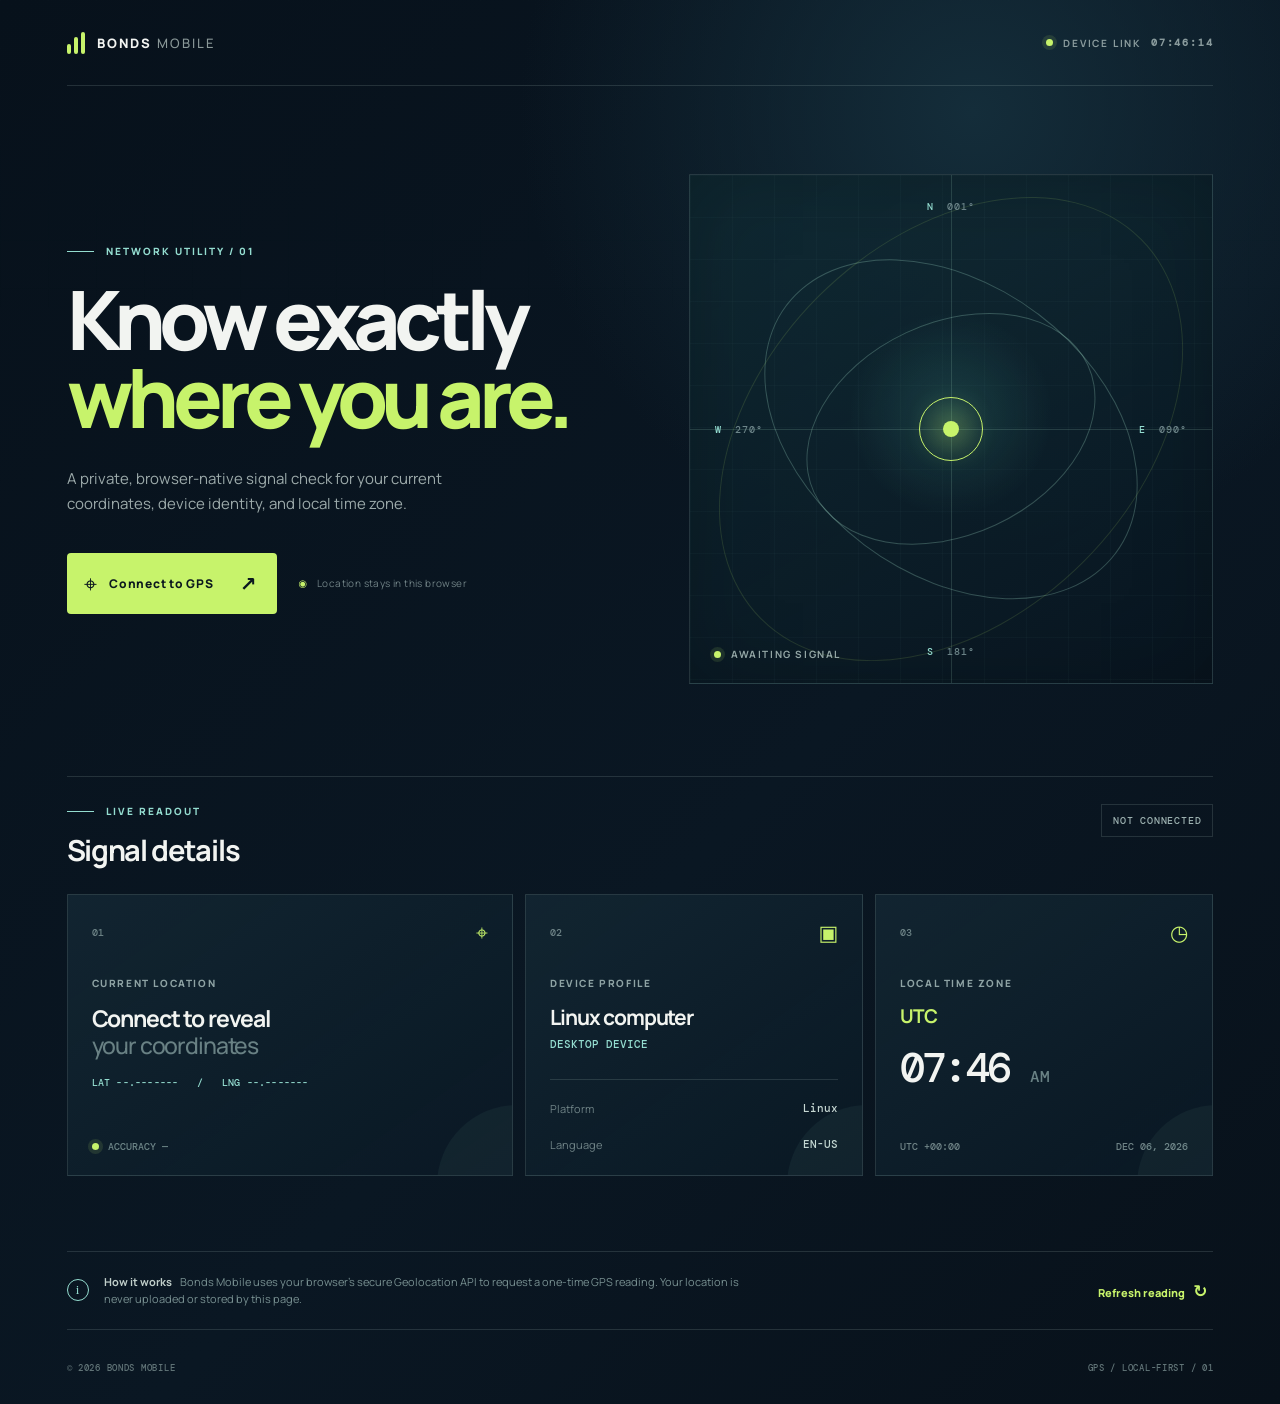
==== index.html @ a4261d4f "Add browser GPS signal console" ====
<!doctype html>
<html lang="en">
  <head>
    <meta charset="UTF-8" />
    <meta name="viewport" content="width=device-width, initial-scale=1.0" />
    <meta name="theme-color" content="#08121d" />
    <meta name="description" content="Bonds Mobile GPS signal dashboard" />
    <title>Bonds Mobile · GPS Signal</title>
    <link rel="preconnect" href="https://fonts.googleapis.com" />
    <link rel="preconnect" href="https://fonts.gstatic.com" crossorigin />
    <link href="https://fonts.googleapis.com/css2?family=DM+Mono:wght@400;500&family=Manrope:wght@400;500;600;700;800&display=swap" rel="stylesheet" />
    <link rel="stylesheet" href="./styles.css" />
  </head>
  <body>
    <div class="shell">
      <header class="topbar">
        <a class="brand" href="./" aria-label="Bonds Mobile home">
          <span class="brand-mark" aria-hidden="true"><span></span><span></span><span></span></span>
          <span>BONDS <em>MOBILE</em></span>
        </a>
        <div class="topbar-meta"><span class="live-dot"></span><span>DEVICE LINK</span><span class="mono" id="session-time">--:--:--</span></div>
      </header>

      <main>
        <section class="hero-grid">
          <div class="hero-copy">
            <p class="eyebrow"><span class="eyebrow-line"></span> NETWORK UTILITY / 01</p>
            <h1>Know exactly<br /><i>where you are.</i></h1>
            <p class="lede">A private, browser-native signal check for your current coordinates, device identity, and local time zone.</p>
            <div class="hero-actions">
              <button class="primary-button" id="locate-button" type="button"><span class="button-icon">⌖</span><span id="locate-label">Connect to GPS</span><span class="arrow">↗</span></button>
              <p class="privacy-note"><span aria-hidden="true">◉</span> Location stays in this browser</p>
            </div>
          </div>
          <div class="orbital-card" aria-label="GPS signal visualization">
            <div class="orbital-grid"></div><div class="orbit orbit-one"></div><div class="orbit orbit-two"></div><div class="orbit orbit-three"></div>
            <div class="crosshair horizontal"></div><div class="crosshair vertical"></div><div class="signal-core"><span class="core-pulse"></span><span class="core-dot"></span></div>
            <div class="orbital-label label-north">N <span>001°</span></div><div class="orbital-label label-east">E <span>090°</span></div><div class="orbital-label label-south">S <span>181°</span></div><div class="orbital-label label-west">W <span>270°</span></div>
            <div class="orbital-caption"><span class="caption-status" id="orbital-status-dot"></span><span id="orbital-status">AWAITING SIGNAL</span></div>
          </div>
        </section>

        <section class="dashboard" aria-live="polite">
          <div class="section-heading"><div><p class="eyebrow"><span class="eyebrow-line"></span> LIVE READOUT</p><h2>Signal details</h2></div><span class="status-chip" id="status-chip">NOT CONNECTED</span></div>
          <div class="readout-grid">
            <article class="readout-card location-card"><div class="card-top"><span class="card-index">01</span><span class="card-icon">⌖</span></div><div class="card-label">CURRENT LOCATION</div><div class="location-value" id="location-value">Connect to reveal<br /><span>your coordinates</span></div><div class="coordinates" id="coordinates">LAT --.------- &nbsp; / &nbsp; LNG --.-------</div><div class="card-footer"><span class="mini-dot"></span><span id="accuracy-value">ACCURACY —</span></div></article>
            <article class="readout-card"><div class="card-top"><span class="card-index">02</span><span class="card-icon">▣</span></div><div class="card-label">DEVICE PROFILE</div><div class="device-value" id="device-name">Waiting for device</div><div class="device-type" id="device-type">—</div><dl class="spec-list"><div><dt>Platform</dt><dd id="platform-value">—</dd></div><div><dt>Language</dt><dd id="language-value">—</dd></div></dl></article>
            <article class="readout-card time-card"><div class="card-top"><span class="card-index">03</span><span class="card-icon">◷</span></div><div class="card-label">LOCAL TIME ZONE</div><div class="timezone-value" id="timezone-value">Detecting…</div><div class="clock-value" id="clock-value">--:-- <span>--</span></div><div class="time-footer"><span id="offset-value">UTC —</span><span class="mono" id="date-value">—</span></div></article>
          </div>
        </section>

        <section class="info-strip"><div class="info-icon">i</div><p><strong>How it works</strong> Bonds Mobile uses your browser’s secure Geolocation API to request a one-time GPS reading. Your location is never uploaded or stored by this page.</p><button class="text-button" id="refresh-button" type="button">Refresh reading <span>↻</span></button></section>
      </main>
      <footer><span>© 2026 BONDS MOBILE</span><span class="mono">GPS / LOCAL-FIRST / 01</span></footer>
    </div>
    <div class="toast" id="toast" role="status"></div>
    <script src="./app.js"></script>
  </body>
</html>
---- styles.css ----
*{box-sizing:border-box} :root{--ink:#f2f4f1;--muted:#8a9898;--line:rgba(182,206,200,.16);--panel:#0d1b27;--panel-hi:#122635;--lime:#c7f36b;--aqua:#94ddd0;--bg:#08121d} html{background:var(--bg)} body{margin:0;background:radial-gradient(circle at 76% 8%,#142d3a 0,transparent 28%),linear-gradient(135deg,#07111b 0%,#0a1723 58%,#08111a 100%);color:var(--ink);font-family:Manrope,system-ui,sans-serif;min-height:100vh}body:before{content:"";position:fixed;inset:0;pointer-events:none;opacity:.18;background-image:linear-gradient(rgba(196,246,221,.04) 1px,transparent 1px),linear-gradient(90deg,rgba(196,246,221,.04) 1px,transparent 1px);background-size:48px 48px;mask-image:linear-gradient(to bottom,#000,transparent 76%)}button,a{font:inherit}.shell{max-width:1440px;margin:auto;padding:0 5.2vw}.topbar{height:86px;border-bottom:1px solid var(--line);display:flex;align-items:center;justify-content:space-between}.brand{display:flex;align-items:center;gap:12px;color:var(--ink);text-decoration:none;font-size:13px;letter-spacing:.16em;font-weight:800}.brand em{color:var(--muted);font-style:normal;font-weight:500}.brand-mark{display:flex;gap:3px;align-items:end;height:22px}.brand-mark span{display:block;width:4px;background:var(--lime);border-radius:6px}.brand-mark span:nth-child(1){height:10px}.brand-mark span:nth-child(2){height:17px}.brand-mark span:nth-child(3){height:22px}.topbar-meta{display:flex;align-items:center;gap:10px;color:#8a9b9d;font-size:10px;letter-spacing:.18em;font-weight:700}.live-dot,.caption-status,.mini-dot{width:7px;height:7px;border-radius:50%;display:inline-block;background:var(--lime);box-shadow:0 0 0 4px rgba(199,243,107,.11)}.mono{font-family:"DM Mono",monospace}.hero-grid{display:grid;grid-template-columns:1.02fr .98fr;gap:6vw;align-items:center;padding:88px 0 92px}.eyebrow{font-size:10px;letter-spacing:.2em;color:var(--aqua);font-weight:800;margin:0 0 23px;display:flex;align-items:center;gap:12px}.eyebrow-line{width:27px;height:1px;background:var(--aqua);display:inline-block}.hero-copy h1{font-size:clamp(50px,6.4vw,96px);line-height:.95;letter-spacing:-.075em;margin:0;max-width:730px;font-weight:800}.hero-copy h1 i{color:var(--lime);font-style:normal}.lede{max-width:450px;color:#9caaaa;font-size:15px;line-height:1.7;margin:29px 0 36px}.hero-actions{display:flex;align-items:center;gap:22px;flex-wrap:wrap}.primary-button{border:0;border-radius:4px;background:var(--lime);color:#0b181e;padding:17px 19px 17px 17px;min-width:210px;font-weight:800;font-size:12px;letter-spacing:.06em;display:flex;align-items:center;gap:12px;transition:transform .18s ease,background .18s ease}.primary-button:hover{background:#dcff91;transform:translateY(-2px)}.primary-button:active{transform:scale(.97)}.button-icon{font-size:23px;font-weight:400;line-height:0}.arrow{margin-left:auto;font-size:20px}.privacy-note{font-size:10px;color:#708285;letter-spacing:.04em}.privacy-note span{color:var(--lime);margin-right:7px}.orbital-card{height:min(42vw,510px);min-height:360px;position:relative;overflow:hidden;border:1px solid var(--line);background:radial-gradient(circle at 50% 47%,rgba(90,201,181,.17),transparent 27%),linear-gradient(150deg,rgba(16,43,52,.84),rgba(8,21,32,.72));box-shadow:inset 0 0 80px rgba(0,0,0,.22)}.orbital-grid{position:absolute;inset:0;background-image:linear-gradient(rgba(141,207,198,.09) 1px,transparent 1px),linear-gradient(90deg,rgba(141,207,198,.09) 1px,transparent 1px);background-size:42px 42px;opacity:.34}.orbit{position:absolute;border:1px solid rgba(171,230,209,.26);border-radius:50%;left:50%;top:50%;transform:translate(-50%,-50%) rotate(-25deg)}.orbit-one{width:58%;height:42%}.orbit-two{width:79%;height:57%;transform:translate(-50%,-50%) rotate(37deg)}.orbit-three{width:103%;height:74%;transform:translate(-50%,-50%) rotate(-45deg);border-color:rgba(199,243,107,.13)}.crosshair{position:absolute;background:rgba(176,227,206,.16)}.horizontal{height:1px;left:0;right:0;top:50%}.vertical{width:1px;top:0;bottom:0;left:50%}.signal-core{position:absolute;left:50%;top:50%;width:98px;height:98px;transform:translate(-50%,-50%);display:grid;place-items:center}.core-pulse{position:absolute;width:64px;height:64px;border:1px solid var(--lime);border-radius:50%;animation:pulse 2.2s infinite}.core-dot{width:16px;height:16px;border-radius:50%;background:var(--lime);box-shadow:0 0 30px 8px rgba(199,243,107,.45)}@keyframes pulse{0%,100%{transform:scale(.72);opacity:.85}50%{transform:scale(1.28);opacity:.15}}.orbital-label{position:absolute;font:500 10px "DM Mono",monospace;color:var(--aqua);letter-spacing:.12em}.orbital-label span{color:#6d8589;margin-left:5px}.label-north{top:25px;left:50%;transform:translateX(-50%)}.label-east{right:25px;top:50%;transform:translateY(-50%)}.label-south{bottom:25px;left:50%;transform:translateX(-50%)}.label-west{left:25px;top:50%;transform:translateY(-50%)}.orbital-caption{position:absolute;bottom:22px;left:24px;display:flex;align-items:center;gap:10px;color:#93a6a5;font-size:10px;font-weight:700;letter-spacing:.16em}.dashboard{padding-bottom:75px}.section-heading{border-top:1px solid var(--line);padding-top:27px;display:flex;align-items:flex-start;justify-content:space-between;margin-bottom:24px}.section-heading .eyebrow{margin-bottom:12px}.section-heading h2{font-size:29px;letter-spacing:-.045em;margin:0}.status-chip{font:500 10px "DM Mono",monospace;color:#9cb1b0;border:1px solid var(--line);padding:9px 11px;letter-spacing:.08em}.status-chip.connected{color:var(--lime);border-color:rgba(199,243,107,.4)}.readout-grid{display:grid;grid-template-columns:1.32fr 1fr 1fr;gap:12px}.readout-card{background:linear-gradient(145deg,rgba(19,39,51,.88),rgba(10,25,37,.78));border:1px solid var(--line);min-height:270px;padding:23px 24px;position:relative;overflow:hidden}.readout-card:after{content:"";position:absolute;width:160px;height:160px;border-radius:50%;right:-85px;bottom:-90px;background:rgba(148,221,208,.05)}.card-top{display:flex;justify-content:space-between;align-items:center}.card-index{font:500 10px "DM Mono",monospace;color:#6e8487}.card-icon{color:var(--lime);font-size:21px}.card-label{color:#8ea3a4;font-size:10px;letter-spacing:.16em;font-weight:800;margin-top:30px}.location-value,.device-value,.timezone-value{font-size:23px;line-height:1.18;letter-spacing:-.05em;font-weight:700;margin-top:15px}.location-value span{color:#698184;font-weight:500}.coordinates{font:500 10px "DM Mono",monospace;color:var(--aqua);margin-top:17px;letter-spacing:.02em}.card-footer{position:absolute;bottom:22px;left:24px;display:flex;align-items:center;gap:9px;color:#6d8587;font:500 10px "DM Mono",monospace}.device-value{font-size:21px}.device-type{color:var(--aqua);font:500 11px "DM Mono",monospace;margin-top:7px}.spec-list{margin:28px 0 0;border-top:1px solid var(--line)}.spec-list div{display:flex;justify-content:space-between;padding-top:11px;margin-top:10px}.spec-list dt{font-size:11px;color:#708487}.spec-list dd{margin:0;font:500 11px "DM Mono",monospace;color:#c6d7d2}.timezone-value{color:var(--lime);font-size:19px;white-space:nowrap}.clock-value{font:500 42px "DM Mono",monospace;letter-spacing:-.08em;margin-top:13px}.clock-value span{color:#698184;font-size:16px;letter-spacing:0}.time-footer{position:absolute;bottom:22px;left:24px;right:24px;display:flex;justify-content:space-between;color:#708487;font:500 10px "DM Mono",monospace}.info-strip{display:flex;align-items:center;gap:15px;border-top:1px solid var(--line);border-bottom:1px solid var(--line);padding:21px 0;margin-bottom:30px}.info-icon{flex:0 0 22px;width:22px;height:22px;border:1px solid var(--aqua);color:var(--aqua);border-radius:50%;display:grid;place-items:center;font:500 13px Georgia}.info-strip p{font-size:11px;line-height:1.6;color:#789091;margin:0;max-width:650px}.info-strip strong{color:#c1cfca;margin-right:6px}.text-button{border:0;background:transparent;color:var(--lime);margin-left:auto;font-size:11px;font-weight:800;white-space:nowrap}.text-button span{font-size:17px;margin-left:6px}footer{padding:2px 0 30px;display:flex;justify-content:space-between;color:#617477;font:500 9px "DM Mono",monospace;letter-spacing:.08em}.toast{position:fixed;bottom:24px;left:50%;transform:translate(-50%,20px);background:#d6fb86;color:#0a171d;padding:12px 16px;font-size:12px;font-weight:700;opacity:0;pointer-events:none;transition:.2s ease;box-shadow:0 8px 30px rgba(0,0,0,.25)}.toast.show{opacity:1;transform:translate(-50%,0)}@media(max-width:850px){.hero-grid{grid-template-columns:1fr;padding:65px 0 72px;gap:45px}.orbital-card{height:420px}.readout-grid{grid-template-columns:1fr 1fr}.location-card{grid-column:span 2}}@media(max-width:560px){.shell{padding:0 20px}.topbar{height:72px}.topbar-meta{font-size:8px}.topbar-meta .mono{display:none}.hero-copy h1{font-size:54px}.lede{font-size:14px}.hero-actions{display:block}.primary-button{width:100%;justify-content:flex-start}.privacy-note{margin-top:17px}.orbital-card{min-height:330px;height:94vw}.readout-grid{grid-template-columns:1fr}.location-card{grid-column:span 1}.readout-card{min-height:250px}.section-heading h2{font-size:25px}.info-strip{align-items:flex-start;flex-wrap:wrap}.text-button{margin-left:37px}footer{font-size:8px}}
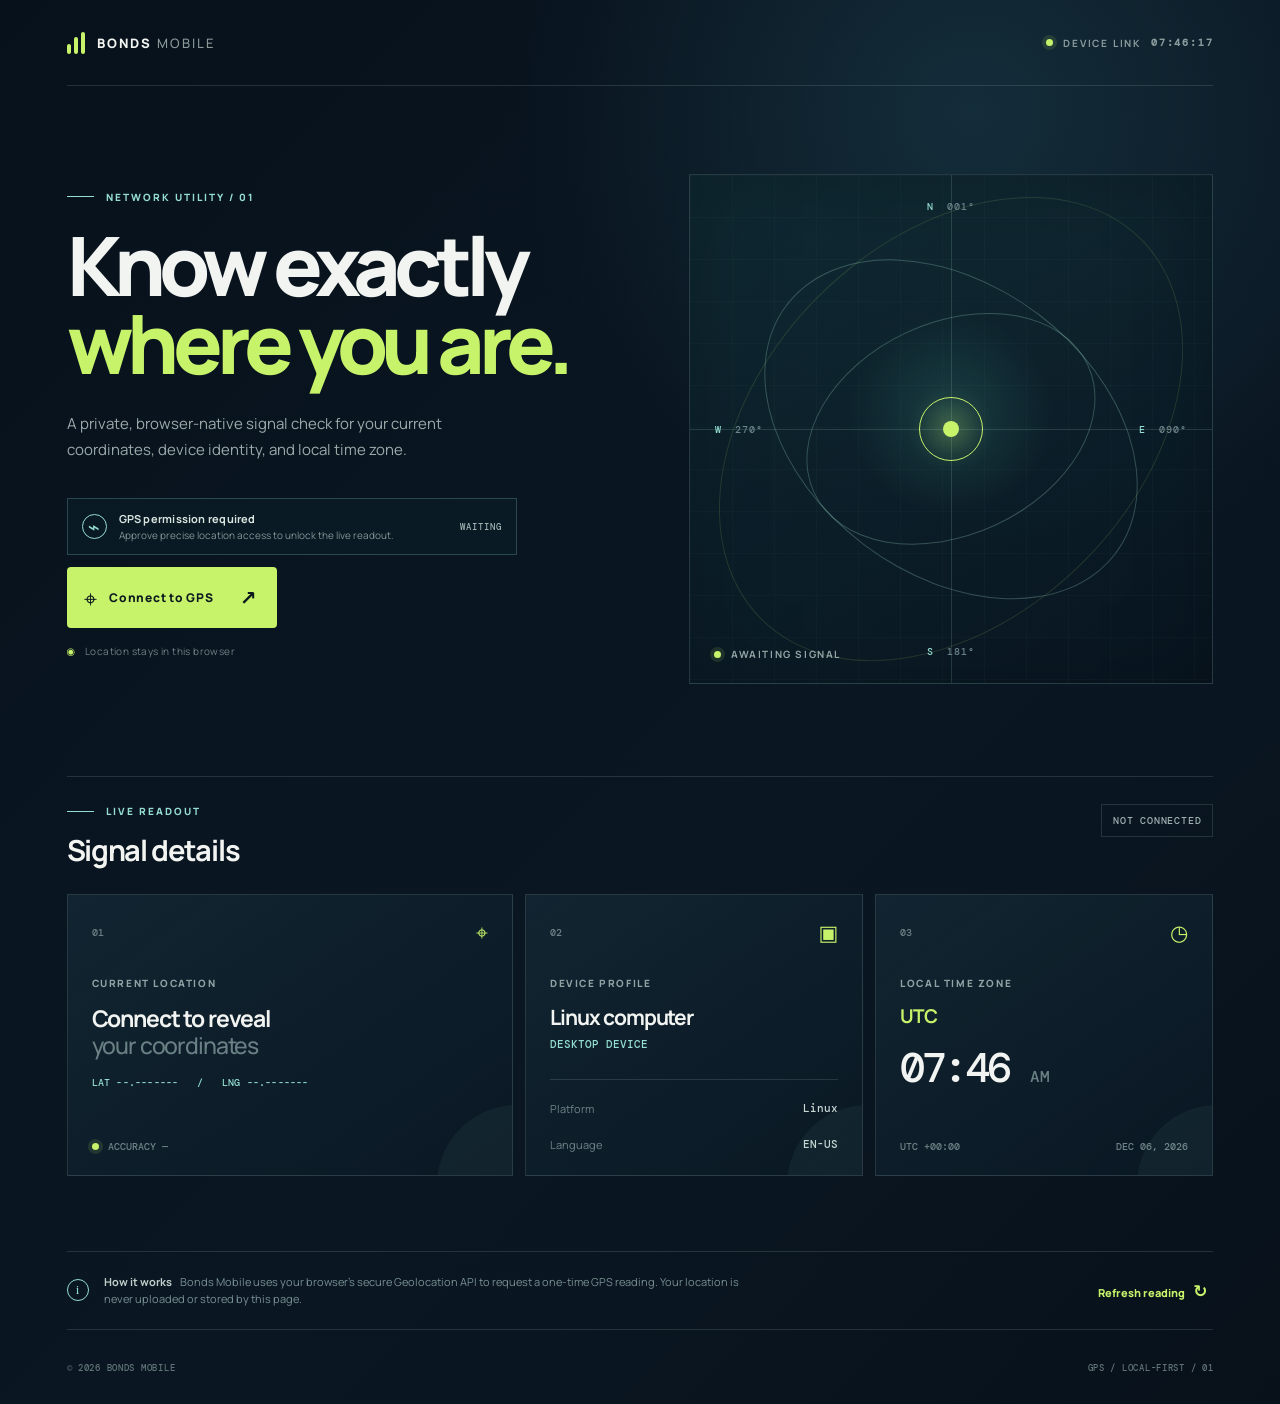
==== commit 8f56fe8b: "Add explicit GPS permission flow" ====
--- a/index.html
+++ b/index.html
@@ -28,6 +28,11 @@
             <h1>Know exactly<br /><i>where you are.</i></h1>
             <p class="lede">A private, browser-native signal check for your current coordinates, device identity, and local time zone.</p>
             <div class="hero-actions">
+              <div class="permission-card" id="permission-card" role="status">
+                <div class="permission-shield">⌁</div>
+                <div class="permission-copy"><strong id="permission-title">GPS permission required</strong><span id="permission-description">Approve precise location access to unlock the live readout.</span></div>
+                <span class="permission-state" id="permission-state">WAITING</span>
+              </div>
               <button class="primary-button" id="locate-button" type="button"><span class="button-icon">⌖</span><span id="locate-label">Connect to GPS</span><span class="arrow">↗</span></button>
               <p class="privacy-note"><span aria-hidden="true">◉</span> Location stays in this browser</p>
             </div>
@@ -54,6 +59,7 @@
       <footer><span>© 2026 BONDS MOBILE</span><span class="mono">GPS / LOCAL-FIRST / 01</span></footer>
     </div>
     <div class="toast" id="toast" role="status"></div>
+    <script src="./permissions.js"></script>
     <script src="./app.js"></script>
   </body>
 </html>
--- a/styles.css
+++ b/styles.css
@@ -1 +1,3 @@
 *{box-sizing:border-box} :root{--ink:#f2f4f1;--muted:#8a9898;--line:rgba(182,206,200,.16);--panel:#0d1b27;--panel-hi:#122635;--lime:#c7f36b;--aqua:#94ddd0;--bg:#08121d} html{background:var(--bg)} body{margin:0;background:radial-gradient(circle at 76% 8%,#142d3a 0,transparent 28%),linear-gradient(135deg,#07111b 0%,#0a1723 58%,#08111a 100%);color:var(--ink);font-family:Manrope,system-ui,sans-serif;min-height:100vh}body:before{content:"";position:fixed;inset:0;pointer-events:none;opacity:.18;background-image:linear-gradient(rgba(196,246,221,.04) 1px,transparent 1px),linear-gradient(90deg,rgba(196,246,221,.04) 1px,transparent 1px);background-size:48px 48px;mask-image:linear-gradient(to bottom,#000,transparent 76%)}button,a{font:inherit}.shell{max-width:1440px;margin:auto;padding:0 5.2vw}.topbar{height:86px;border-bottom:1px solid var(--line);display:flex;align-items:center;justify-content:space-between}.brand{display:flex;align-items:center;gap:12px;color:var(--ink);text-decoration:none;font-size:13px;letter-spacing:.16em;font-weight:800}.brand em{color:var(--muted);font-style:normal;font-weight:500}.brand-mark{display:flex;gap:3px;align-items:end;height:22px}.brand-mark span{display:block;width:4px;background:var(--lime);border-radius:6px}.brand-mark span:nth-child(1){height:10px}.brand-mark span:nth-child(2){height:17px}.brand-mark span:nth-child(3){height:22px}.topbar-meta{display:flex;align-items:center;gap:10px;color:#8a9b9d;font-size:10px;letter-spacing:.18em;font-weight:700}.live-dot,.caption-status,.mini-dot{width:7px;height:7px;border-radius:50%;display:inline-block;background:var(--lime);box-shadow:0 0 0 4px rgba(199,243,107,.11)}.mono{font-family:"DM Mono",monospace}.hero-grid{display:grid;grid-template-columns:1.02fr .98fr;gap:6vw;align-items:center;padding:88px 0 92px}.eyebrow{font-size:10px;letter-spacing:.2em;color:var(--aqua);font-weight:800;margin:0 0 23px;display:flex;align-items:center;gap:12px}.eyebrow-line{width:27px;height:1px;background:var(--aqua);display:inline-block}.hero-copy h1{font-size:clamp(50px,6.4vw,96px);line-height:.95;letter-spacing:-.075em;margin:0;max-width:730px;font-weight:800}.hero-copy h1 i{color:var(--lime);font-style:normal}.lede{max-width:450px;color:#9caaaa;font-size:15px;line-height:1.7;margin:29px 0 36px}.hero-actions{display:flex;align-items:center;gap:22px;flex-wrap:wrap}.primary-button{border:0;border-radius:4px;background:var(--lime);color:#0b181e;padding:17px 19px 17px 17px;min-width:210px;font-weight:800;font-size:12px;letter-spacing:.06em;display:flex;align-items:center;gap:12px;transition:transform .18s ease,background .18s ease}.primary-button:hover{background:#dcff91;transform:translateY(-2px)}.primary-button:active{transform:scale(.97)}.button-icon{font-size:23px;font-weight:400;line-height:0}.arrow{margin-left:auto;font-size:20px}.privacy-note{font-size:10px;color:#708285;letter-spacing:.04em}.privacy-note span{color:var(--lime);margin-right:7px}.orbital-card{height:min(42vw,510px);min-height:360px;position:relative;overflow:hidden;border:1px solid var(--line);background:radial-gradient(circle at 50% 47%,rgba(90,201,181,.17),transparent 27%),linear-gradient(150deg,rgba(16,43,52,.84),rgba(8,21,32,.72));box-shadow:inset 0 0 80px rgba(0,0,0,.22)}.orbital-grid{position:absolute;inset:0;background-image:linear-gradient(rgba(141,207,198,.09) 1px,transparent 1px),linear-gradient(90deg,rgba(141,207,198,.09) 1px,transparent 1px);background-size:42px 42px;opacity:.34}.orbit{position:absolute;border:1px solid rgba(171,230,209,.26);border-radius:50%;left:50%;top:50%;transform:translate(-50%,-50%) rotate(-25deg)}.orbit-one{width:58%;height:42%}.orbit-two{width:79%;height:57%;transform:translate(-50%,-50%) rotate(37deg)}.orbit-three{width:103%;height:74%;transform:translate(-50%,-50%) rotate(-45deg);border-color:rgba(199,243,107,.13)}.crosshair{position:absolute;background:rgba(176,227,206,.16)}.horizontal{height:1px;left:0;right:0;top:50%}.vertical{width:1px;top:0;bottom:0;left:50%}.signal-core{position:absolute;left:50%;top:50%;width:98px;height:98px;transform:translate(-50%,-50%);display:grid;place-items:center}.core-pulse{position:absolute;width:64px;height:64px;border:1px solid var(--lime);border-radius:50%;animation:pulse 2.2s infinite}.core-dot{width:16px;height:16px;border-radius:50%;background:var(--lime);box-shadow:0 0 30px 8px rgba(199,243,107,.45)}@keyframes pulse{0%,100%{transform:scale(.72);opacity:.85}50%{transform:scale(1.28);opacity:.15}}.orbital-label{position:absolute;font:500 10px "DM Mono",monospace;color:var(--aqua);letter-spacing:.12em}.orbital-label span{color:#6d8589;margin-left:5px}.label-north{top:25px;left:50%;transform:translateX(-50%)}.label-east{right:25px;top:50%;transform:translateY(-50%)}.label-south{bottom:25px;left:50%;transform:translateX(-50%)}.label-west{left:25px;top:50%;transform:translateY(-50%)}.orbital-caption{position:absolute;bottom:22px;left:24px;display:flex;align-items:center;gap:10px;color:#93a6a5;font-size:10px;font-weight:700;letter-spacing:.16em}.dashboard{padding-bottom:75px}.section-heading{border-top:1px solid var(--line);padding-top:27px;display:flex;align-items:flex-start;justify-content:space-between;margin-bottom:24px}.section-heading .eyebrow{margin-bottom:12px}.section-heading h2{font-size:29px;letter-spacing:-.045em;margin:0}.status-chip{font:500 10px "DM Mono",monospace;color:#9cb1b0;border:1px solid var(--line);padding:9px 11px;letter-spacing:.08em}.status-chip.connected{color:var(--lime);border-color:rgba(199,243,107,.4)}.readout-grid{display:grid;grid-template-columns:1.32fr 1fr 1fr;gap:12px}.readout-card{background:linear-gradient(145deg,rgba(19,39,51,.88),rgba(10,25,37,.78));border:1px solid var(--line);min-height:270px;padding:23px 24px;position:relative;overflow:hidden}.readout-card:after{content:"";position:absolute;width:160px;height:160px;border-radius:50%;right:-85px;bottom:-90px;background:rgba(148,221,208,.05)}.card-top{display:flex;justify-content:space-between;align-items:center}.card-index{font:500 10px "DM Mono",monospace;color:#6e8487}.card-icon{color:var(--lime);font-size:21px}.card-label{color:#8ea3a4;font-size:10px;letter-spacing:.16em;font-weight:800;margin-top:30px}.location-value,.device-value,.timezone-value{font-size:23px;line-height:1.18;letter-spacing:-.05em;font-weight:700;margin-top:15px}.location-value span{color:#698184;font-weight:500}.coordinates{font:500 10px "DM Mono",monospace;color:var(--aqua);margin-top:17px;letter-spacing:.02em}.card-footer{position:absolute;bottom:22px;left:24px;display:flex;align-items:center;gap:9px;color:#6d8587;font:500 10px "DM Mono",monospace}.device-value{font-size:21px}.device-type{color:var(--aqua);font:500 11px "DM Mono",monospace;margin-top:7px}.spec-list{margin:28px 0 0;border-top:1px solid var(--line)}.spec-list div{display:flex;justify-content:space-between;padding-top:11px;margin-top:10px}.spec-list dt{font-size:11px;color:#708487}.spec-list dd{margin:0;font:500 11px "DM Mono",monospace;color:#c6d7d2}.timezone-value{color:var(--lime);font-size:19px;white-space:nowrap}.clock-value{font:500 42px "DM Mono",monospace;letter-spacing:-.08em;margin-top:13px}.clock-value span{color:#698184;font-size:16px;letter-spacing:0}.time-footer{position:absolute;bottom:22px;left:24px;right:24px;display:flex;justify-content:space-between;color:#708487;font:500 10px "DM Mono",monospace}.info-strip{display:flex;align-items:center;gap:15px;border-top:1px solid var(--line);border-bottom:1px solid var(--line);padding:21px 0;margin-bottom:30px}.info-icon{flex:0 0 22px;width:22px;height:22px;border:1px solid var(--aqua);color:var(--aqua);border-radius:50%;display:grid;place-items:center;font:500 13px Georgia}.info-strip p{font-size:11px;line-height:1.6;color:#789091;margin:0;max-width:650px}.info-strip strong{color:#c1cfca;margin-right:6px}.text-button{border:0;background:transparent;color:var(--lime);margin-left:auto;font-size:11px;font-weight:800;white-space:nowrap}.text-button span{font-size:17px;margin-left:6px}footer{padding:2px 0 30px;display:flex;justify-content:space-between;color:#617477;font:500 9px "DM Mono",monospace;letter-spacing:.08em}.toast{position:fixed;bottom:24px;left:50%;transform:translate(-50%,20px);background:#d6fb86;color:#0a171d;padding:12px 16px;font-size:12px;font-weight:700;opacity:0;pointer-events:none;transition:.2s ease;box-shadow:0 8px 30px rgba(0,0,0,.25)}.toast.show{opacity:1;transform:translate(-50%,0)}@media(max-width:850px){.hero-grid{grid-template-columns:1fr;padding:65px 0 72px;gap:45px}.orbital-card{height:420px}.readout-grid{grid-template-columns:1fr 1fr}.location-card{grid-column:span 2}}@media(max-width:560px){.shell{padding:0 20px}.topbar{height:72px}.topbar-meta{font-size:8px}.topbar-meta .mono{display:none}.hero-copy h1{font-size:54px}.lede{font-size:14px}.hero-actions{display:block}.primary-button{width:100%;justify-content:flex-start}.privacy-note{margin-top:17px}.orbital-card{min-height:330px;height:94vw}.readout-grid{grid-template-columns:1fr}.location-card{grid-column:span 1}.readout-card{min-height:250px}.section-heading h2{font-size:25px}.info-strip{align-items:flex-start;flex-wrap:wrap}.text-button{margin-left:37px}footer{font-size:8px}}
+
+.permission-card{width:100%;display:flex;align-items:center;gap:12px;border:1px solid rgba(148,221,208,.24);background:rgba(10,29,39,.62);padding:12px 14px;margin-bottom:12px;transition:border-color .2s ease,background .2s ease}.permission-shield{width:25px;height:25px;display:grid;place-items:center;border:1px solid var(--aqua);color:var(--aqua);border-radius:50%;font-size:20px;line-height:1}.permission-copy{display:grid;gap:3px;min-width:0}.permission-copy strong{font-size:11px;color:#d9e6df;letter-spacing:.02em}.permission-copy span{font-size:10px;color:#829496;line-height:1.3}.permission-state{margin-left:auto;font:500 9px "DM Mono",monospace;color:#9db3b1;letter-spacing:.1em;white-space:nowrap}.permission-granted{border-color:rgba(199,243,107,.42);background:rgba(103,141,48,.1)}.permission-granted .permission-shield,.permission-granted .permission-state{color:var(--lime);border-color:var(--lime)}.permission-denied,.permission-error{border-color:rgba(255,139,114,.36)}.permission-denied .permission-shield,.permission-denied .permission-state,.permission-error .permission-shield,.permission-error .permission-state{color:#ff9f8c;border-color:#ff9f8c}.primary-button:disabled{cursor:not-allowed;opacity:.45;transform:none}.hero-actions{max-width:450px;display:block}.hero-actions .privacy-note{margin-top:16px}@media(max-width:560px){.permission-card{align-items:flex-start}.permission-state{padding-top:2px;font-size:8px}.permission-copy span{max-width:190px}}
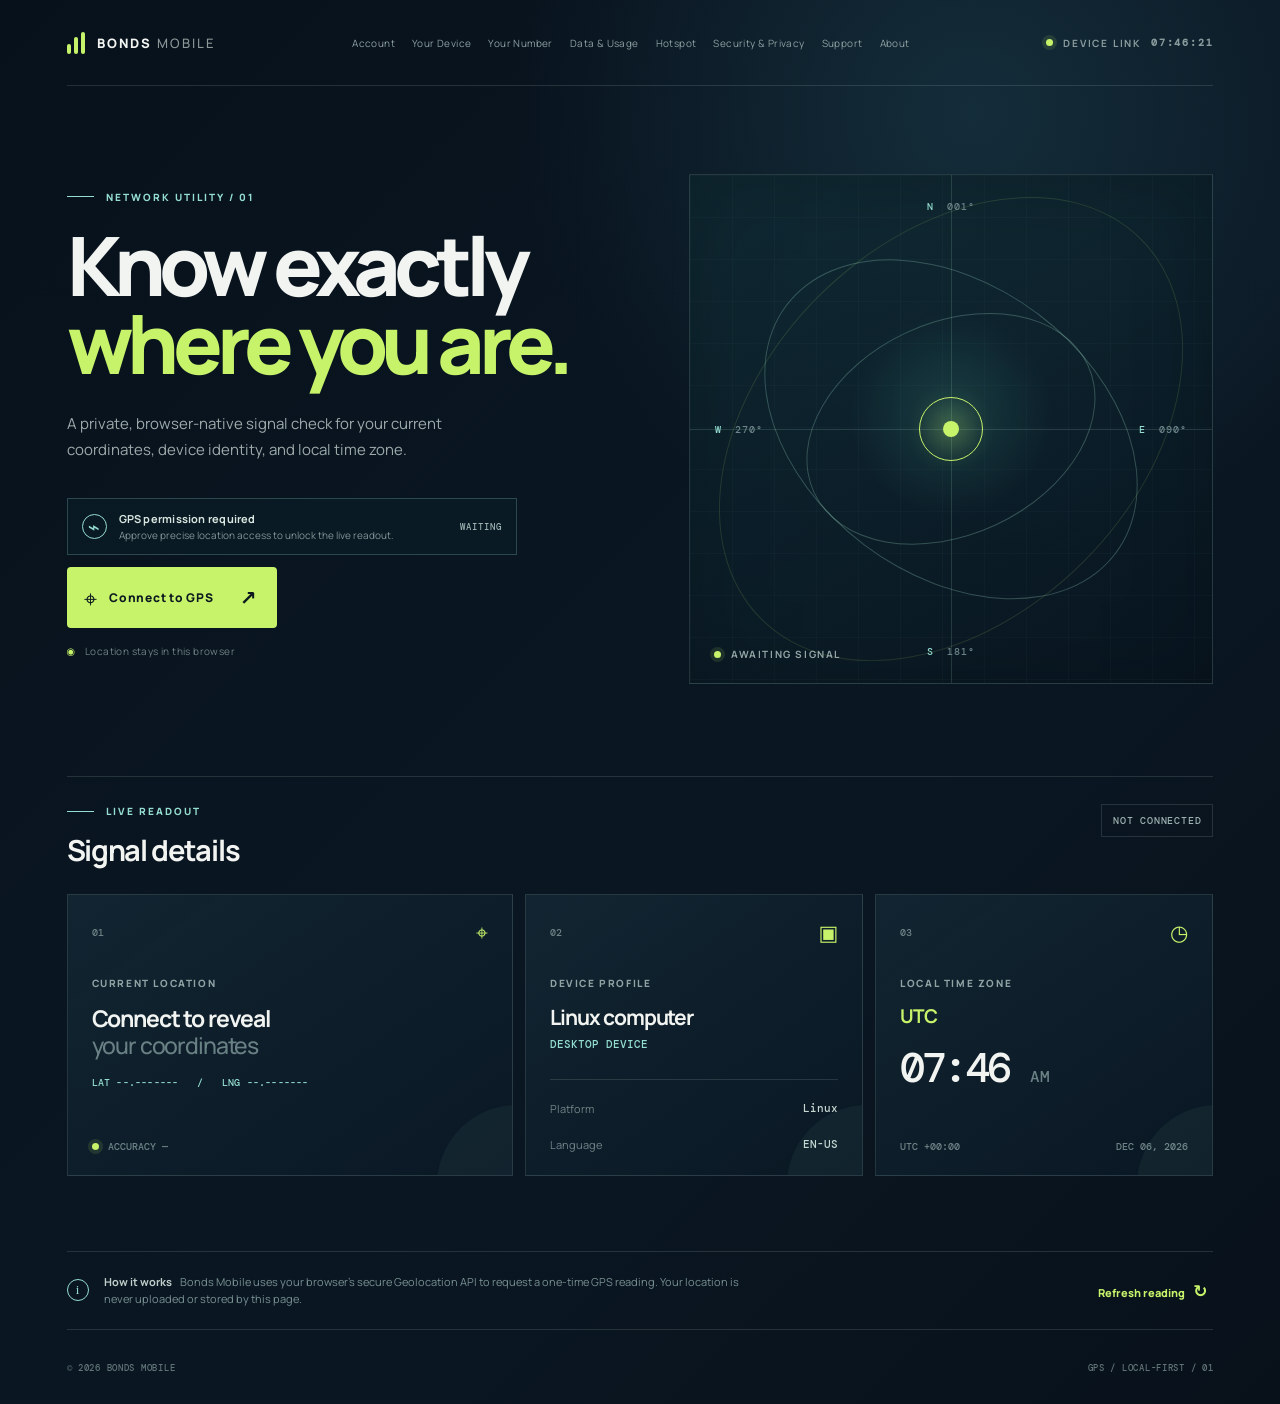
==== commit 96d96dcf: "Add Bonds Mobile navigation pages" ====
--- a/index.html
+++ b/index.html
@@ -18,6 +18,16 @@
           <span class="brand-mark" aria-hidden="true"><span></span><span></span><span></span></span>
           <span>BONDS <em>MOBILE</em></span>
         </a>
+        <nav class="main-nav" aria-label="Main navigation">
+          <a href="./pages/account.html">Account</a>
+          <a href="./pages/your-device.html">Your Device</a>
+          <a href="./pages/your-number.html">Your Number</a>
+          <a href="./pages/data-usage.html">Data &amp; Usage</a>
+          <a href="./pages/hotspot.html">Hotspot</a>
+          <a href="./pages/security-privacy.html">Security &amp; Privacy</a>
+          <a href="./pages/support.html">Support</a>
+          <a href="./pages/about.html">About</a>
+        </nav>
         <div class="topbar-meta"><span class="live-dot"></span><span>DEVICE LINK</span><span class="mono" id="session-time">--:--:--</span></div>
       </header>
 
--- a/styles.css
+++ b/styles.css
@@ -1,3 +1,5 @@
 *{box-sizing:border-box} :root{--ink:#f2f4f1;--muted:#8a9898;--line:rgba(182,206,200,.16);--panel:#0d1b27;--panel-hi:#122635;--lime:#c7f36b;--aqua:#94ddd0;--bg:#08121d} html{background:var(--bg)} body{margin:0;background:radial-gradient(circle at 76% 8%,#142d3a 0,transparent 28%),linear-gradient(135deg,#07111b 0%,#0a1723 58%,#08111a 100%);color:var(--ink);font-family:Manrope,system-ui,sans-serif;min-height:100vh}body:before{content:"";position:fixed;inset:0;pointer-events:none;opacity:.18;background-image:linear-gradient(rgba(196,246,221,.04) 1px,transparent 1px),linear-gradient(90deg,rgba(196,246,221,.04) 1px,transparent 1px);background-size:48px 48px;mask-image:linear-gradient(to bottom,#000,transparent 76%)}button,a{font:inherit}.shell{max-width:1440px;margin:auto;padding:0 5.2vw}.topbar{height:86px;border-bottom:1px solid var(--line);display:flex;align-items:center;justify-content:space-between}.brand{display:flex;align-items:center;gap:12px;color:var(--ink);text-decoration:none;font-size:13px;letter-spacing:.16em;font-weight:800}.brand em{color:var(--muted);font-style:normal;font-weight:500}.brand-mark{display:flex;gap:3px;align-items:end;height:22px}.brand-mark span{display:block;width:4px;background:var(--lime);border-radius:6px}.brand-mark span:nth-child(1){height:10px}.brand-mark span:nth-child(2){height:17px}.brand-mark span:nth-child(3){height:22px}.topbar-meta{display:flex;align-items:center;gap:10px;color:#8a9b9d;font-size:10px;letter-spacing:.18em;font-weight:700}.live-dot,.caption-status,.mini-dot{width:7px;height:7px;border-radius:50%;display:inline-block;background:var(--lime);box-shadow:0 0 0 4px rgba(199,243,107,.11)}.mono{font-family:"DM Mono",monospace}.hero-grid{display:grid;grid-template-columns:1.02fr .98fr;gap:6vw;align-items:center;padding:88px 0 92px}.eyebrow{font-size:10px;letter-spacing:.2em;color:var(--aqua);font-weight:800;margin:0 0 23px;display:flex;align-items:center;gap:12px}.eyebrow-line{width:27px;height:1px;background:var(--aqua);display:inline-block}.hero-copy h1{font-size:clamp(50px,6.4vw,96px);line-height:.95;letter-spacing:-.075em;margin:0;max-width:730px;font-weight:800}.hero-copy h1 i{color:var(--lime);font-style:normal}.lede{max-width:450px;color:#9caaaa;font-size:15px;line-height:1.7;margin:29px 0 36px}.hero-actions{display:flex;align-items:center;gap:22px;flex-wrap:wrap}.primary-button{border:0;border-radius:4px;background:var(--lime);color:#0b181e;padding:17px 19px 17px 17px;min-width:210px;font-weight:800;font-size:12px;letter-spacing:.06em;display:flex;align-items:center;gap:12px;transition:transform .18s ease,background .18s ease}.primary-button:hover{background:#dcff91;transform:translateY(-2px)}.primary-button:active{transform:scale(.97)}.button-icon{font-size:23px;font-weight:400;line-height:0}.arrow{margin-left:auto;font-size:20px}.privacy-note{font-size:10px;color:#708285;letter-spacing:.04em}.privacy-note span{color:var(--lime);margin-right:7px}.orbital-card{height:min(42vw,510px);min-height:360px;position:relative;overflow:hidden;border:1px solid var(--line);background:radial-gradient(circle at 50% 47%,rgba(90,201,181,.17),transparent 27%),linear-gradient(150deg,rgba(16,43,52,.84),rgba(8,21,32,.72));box-shadow:inset 0 0 80px rgba(0,0,0,.22)}.orbital-grid{position:absolute;inset:0;background-image:linear-gradient(rgba(141,207,198,.09) 1px,transparent 1px),linear-gradient(90deg,rgba(141,207,198,.09) 1px,transparent 1px);background-size:42px 42px;opacity:.34}.orbit{position:absolute;border:1px solid rgba(171,230,209,.26);border-radius:50%;left:50%;top:50%;transform:translate(-50%,-50%) rotate(-25deg)}.orbit-one{width:58%;height:42%}.orbit-two{width:79%;height:57%;transform:translate(-50%,-50%) rotate(37deg)}.orbit-three{width:103%;height:74%;transform:translate(-50%,-50%) rotate(-45deg);border-color:rgba(199,243,107,.13)}.crosshair{position:absolute;background:rgba(176,227,206,.16)}.horizontal{height:1px;left:0;right:0;top:50%}.vertical{width:1px;top:0;bottom:0;left:50%}.signal-core{position:absolute;left:50%;top:50%;width:98px;height:98px;transform:translate(-50%,-50%);display:grid;place-items:center}.core-pulse{position:absolute;width:64px;height:64px;border:1px solid var(--lime);border-radius:50%;animation:pulse 2.2s infinite}.core-dot{width:16px;height:16px;border-radius:50%;background:var(--lime);box-shadow:0 0 30px 8px rgba(199,243,107,.45)}@keyframes pulse{0%,100%{transform:scale(.72);opacity:.85}50%{transform:scale(1.28);opacity:.15}}.orbital-label{position:absolute;font:500 10px "DM Mono",monospace;color:var(--aqua);letter-spacing:.12em}.orbital-label span{color:#6d8589;margin-left:5px}.label-north{top:25px;left:50%;transform:translateX(-50%)}.label-east{right:25px;top:50%;transform:translateY(-50%)}.label-south{bottom:25px;left:50%;transform:translateX(-50%)}.label-west{left:25px;top:50%;transform:translateY(-50%)}.orbital-caption{position:absolute;bottom:22px;left:24px;display:flex;align-items:center;gap:10px;color:#93a6a5;font-size:10px;font-weight:700;letter-spacing:.16em}.dashboard{padding-bottom:75px}.section-heading{border-top:1px solid var(--line);padding-top:27px;display:flex;align-items:flex-start;justify-content:space-between;margin-bottom:24px}.section-heading .eyebrow{margin-bottom:12px}.section-heading h2{font-size:29px;letter-spacing:-.045em;margin:0}.status-chip{font:500 10px "DM Mono",monospace;color:#9cb1b0;border:1px solid var(--line);padding:9px 11px;letter-spacing:.08em}.status-chip.connected{color:var(--lime);border-color:rgba(199,243,107,.4)}.readout-grid{display:grid;grid-template-columns:1.32fr 1fr 1fr;gap:12px}.readout-card{background:linear-gradient(145deg,rgba(19,39,51,.88),rgba(10,25,37,.78));border:1px solid var(--line);min-height:270px;padding:23px 24px;position:relative;overflow:hidden}.readout-card:after{content:"";position:absolute;width:160px;height:160px;border-radius:50%;right:-85px;bottom:-90px;background:rgba(148,221,208,.05)}.card-top{display:flex;justify-content:space-between;align-items:center}.card-index{font:500 10px "DM Mono",monospace;color:#6e8487}.card-icon{color:var(--lime);font-size:21px}.card-label{color:#8ea3a4;font-size:10px;letter-spacing:.16em;font-weight:800;margin-top:30px}.location-value,.device-value,.timezone-value{font-size:23px;line-height:1.18;letter-spacing:-.05em;font-weight:700;margin-top:15px}.location-value span{color:#698184;font-weight:500}.coordinates{font:500 10px "DM Mono",monospace;color:var(--aqua);margin-top:17px;letter-spacing:.02em}.card-footer{position:absolute;bottom:22px;left:24px;display:flex;align-items:center;gap:9px;color:#6d8587;font:500 10px "DM Mono",monospace}.device-value{font-size:21px}.device-type{color:var(--aqua);font:500 11px "DM Mono",monospace;margin-top:7px}.spec-list{margin:28px 0 0;border-top:1px solid var(--line)}.spec-list div{display:flex;justify-content:space-between;padding-top:11px;margin-top:10px}.spec-list dt{font-size:11px;color:#708487}.spec-list dd{margin:0;font:500 11px "DM Mono",monospace;color:#c6d7d2}.timezone-value{color:var(--lime);font-size:19px;white-space:nowrap}.clock-value{font:500 42px "DM Mono",monospace;letter-spacing:-.08em;margin-top:13px}.clock-value span{color:#698184;font-size:16px;letter-spacing:0}.time-footer{position:absolute;bottom:22px;left:24px;right:24px;display:flex;justify-content:space-between;color:#708487;font:500 10px "DM Mono",monospace}.info-strip{display:flex;align-items:center;gap:15px;border-top:1px solid var(--line);border-bottom:1px solid var(--line);padding:21px 0;margin-bottom:30px}.info-icon{flex:0 0 22px;width:22px;height:22px;border:1px solid var(--aqua);color:var(--aqua);border-radius:50%;display:grid;place-items:center;font:500 13px Georgia}.info-strip p{font-size:11px;line-height:1.6;color:#789091;margin:0;max-width:650px}.info-strip strong{color:#c1cfca;margin-right:6px}.text-button{border:0;background:transparent;color:var(--lime);margin-left:auto;font-size:11px;font-weight:800;white-space:nowrap}.text-button span{font-size:17px;margin-left:6px}footer{padding:2px 0 30px;display:flex;justify-content:space-between;color:#617477;font:500 9px "DM Mono",monospace;letter-spacing:.08em}.toast{position:fixed;bottom:24px;left:50%;transform:translate(-50%,20px);background:#d6fb86;color:#0a171d;padding:12px 16px;font-size:12px;font-weight:700;opacity:0;pointer-events:none;transition:.2s ease;box-shadow:0 8px 30px rgba(0,0,0,.25)}.toast.show{opacity:1;transform:translate(-50%,0)}@media(max-width:850px){.hero-grid{grid-template-columns:1fr;padding:65px 0 72px;gap:45px}.orbital-card{height:420px}.readout-grid{grid-template-columns:1fr 1fr}.location-card{grid-column:span 2}}@media(max-width:560px){.shell{padding:0 20px}.topbar{height:72px}.topbar-meta{font-size:8px}.topbar-meta .mono{display:none}.hero-copy h1{font-size:54px}.lede{font-size:14px}.hero-actions{display:block}.primary-button{width:100%;justify-content:flex-start}.privacy-note{margin-top:17px}.orbital-card{min-height:330px;height:94vw}.readout-grid{grid-template-columns:1fr}.location-card{grid-column:span 1}.readout-card{min-height:250px}.section-heading h2{font-size:25px}.info-strip{align-items:flex-start;flex-wrap:wrap}.text-button{margin-left:37px}footer{font-size:8px}}
 
 .permission-card{width:100%;display:flex;align-items:center;gap:12px;border:1px solid rgba(148,221,208,.24);background:rgba(10,29,39,.62);padding:12px 14px;margin-bottom:12px;transition:border-color .2s ease,background .2s ease}.permission-shield{width:25px;height:25px;display:grid;place-items:center;border:1px solid var(--aqua);color:var(--aqua);border-radius:50%;font-size:20px;line-height:1}.permission-copy{display:grid;gap:3px;min-width:0}.permission-copy strong{font-size:11px;color:#d9e6df;letter-spacing:.02em}.permission-copy span{font-size:10px;color:#829496;line-height:1.3}.permission-state{margin-left:auto;font:500 9px "DM Mono",monospace;color:#9db3b1;letter-spacing:.1em;white-space:nowrap}.permission-granted{border-color:rgba(199,243,107,.42);background:rgba(103,141,48,.1)}.permission-granted .permission-shield,.permission-granted .permission-state{color:var(--lime);border-color:var(--lime)}.permission-denied,.permission-error{border-color:rgba(255,139,114,.36)}.permission-denied .permission-shield,.permission-denied .permission-state,.permission-error .permission-shield,.permission-error .permission-state{color:#ff9f8c;border-color:#ff9f8c}.primary-button:disabled{cursor:not-allowed;opacity:.45;transform:none}.hero-actions{max-width:450px;display:block}.hero-actions .privacy-note{margin-top:16px}@media(max-width:560px){.permission-card{align-items:flex-start}.permission-state{padding-top:2px;font-size:8px}.permission-copy span{max-width:190px}}
+
+.main-nav{display:flex;align-items:center;gap:17px;margin:0 auto;font-size:10px;letter-spacing:.04em}.main-nav a{color:#8da0a1;text-decoration:none;transition:color .18s ease}.main-nav a:hover,.main-nav a:focus-visible{color:var(--lime)}.topbar{gap:24px}.internal-page{min-height:100vh}.internal-main{padding:88px 0 100px}.back-link{display:inline-flex;gap:8px;color:var(--aqua);text-decoration:none;font:500 10px "DM Mono",monospace;letter-spacing:.08em;margin-bottom:42px}.back-link:hover{color:var(--lime)}.page-kicker{color:var(--aqua);font-size:10px;letter-spacing:.2em;font-weight:800;margin:0 0 18px}.page-title{font-size:clamp(46px,7vw,86px);letter-spacing:-.075em;line-height:.94;max-width:780px;margin:0}.page-title em{color:var(--lime);font-style:normal}.page-intro{max-width:620px;color:#9caaaa;line-height:1.7;font-size:15px;margin:25px 0 52px}.page-grid{display:grid;grid-template-columns:repeat(3,1fr);gap:12px}.page-card{background:linear-gradient(145deg,rgba(19,39,51,.88),rgba(10,25,37,.78));border:1px solid var(--line);padding:23px;min-height:185px}.page-card.wide{grid-column:span 2}.page-card h2{font-size:18px;letter-spacing:-.04em;margin:0 0 12px}.page-card p,.page-card li{color:#819395;font-size:12px;line-height:1.65}.page-card ul{padding-left:17px;margin:0}.data-bar{height:8px;background:#1b3440;margin:18px 0 8px}.data-bar span{display:block;height:100%;width:64%;background:var(--lime)}.metric{font:500 34px "DM Mono",monospace;color:var(--lime)}.metric small{font:11px Manrope,sans-serif;color:#839696}.action-link{display:inline-block;color:var(--lime);font-size:11px;font-weight:800;text-decoration:none;margin-top:12px}.action-link:hover{text-decoration:underline}.page-footer{margin-top:70px}@media(max-width:1100px){.main-nav{gap:10px;font-size:9px}}@media(max-width:850px){.main-nav{display:none}.page-grid{grid-template-columns:1fr 1fr}.page-card.wide{grid-column:span 2}}@media(max-width:560px){.internal-main{padding:55px 0 75px}.page-title{font-size:53px}.page-intro{font-size:14px;margin-bottom:36px}.page-grid{grid-template-columns:1fr}.page-card.wide{grid-column:span 1}}
